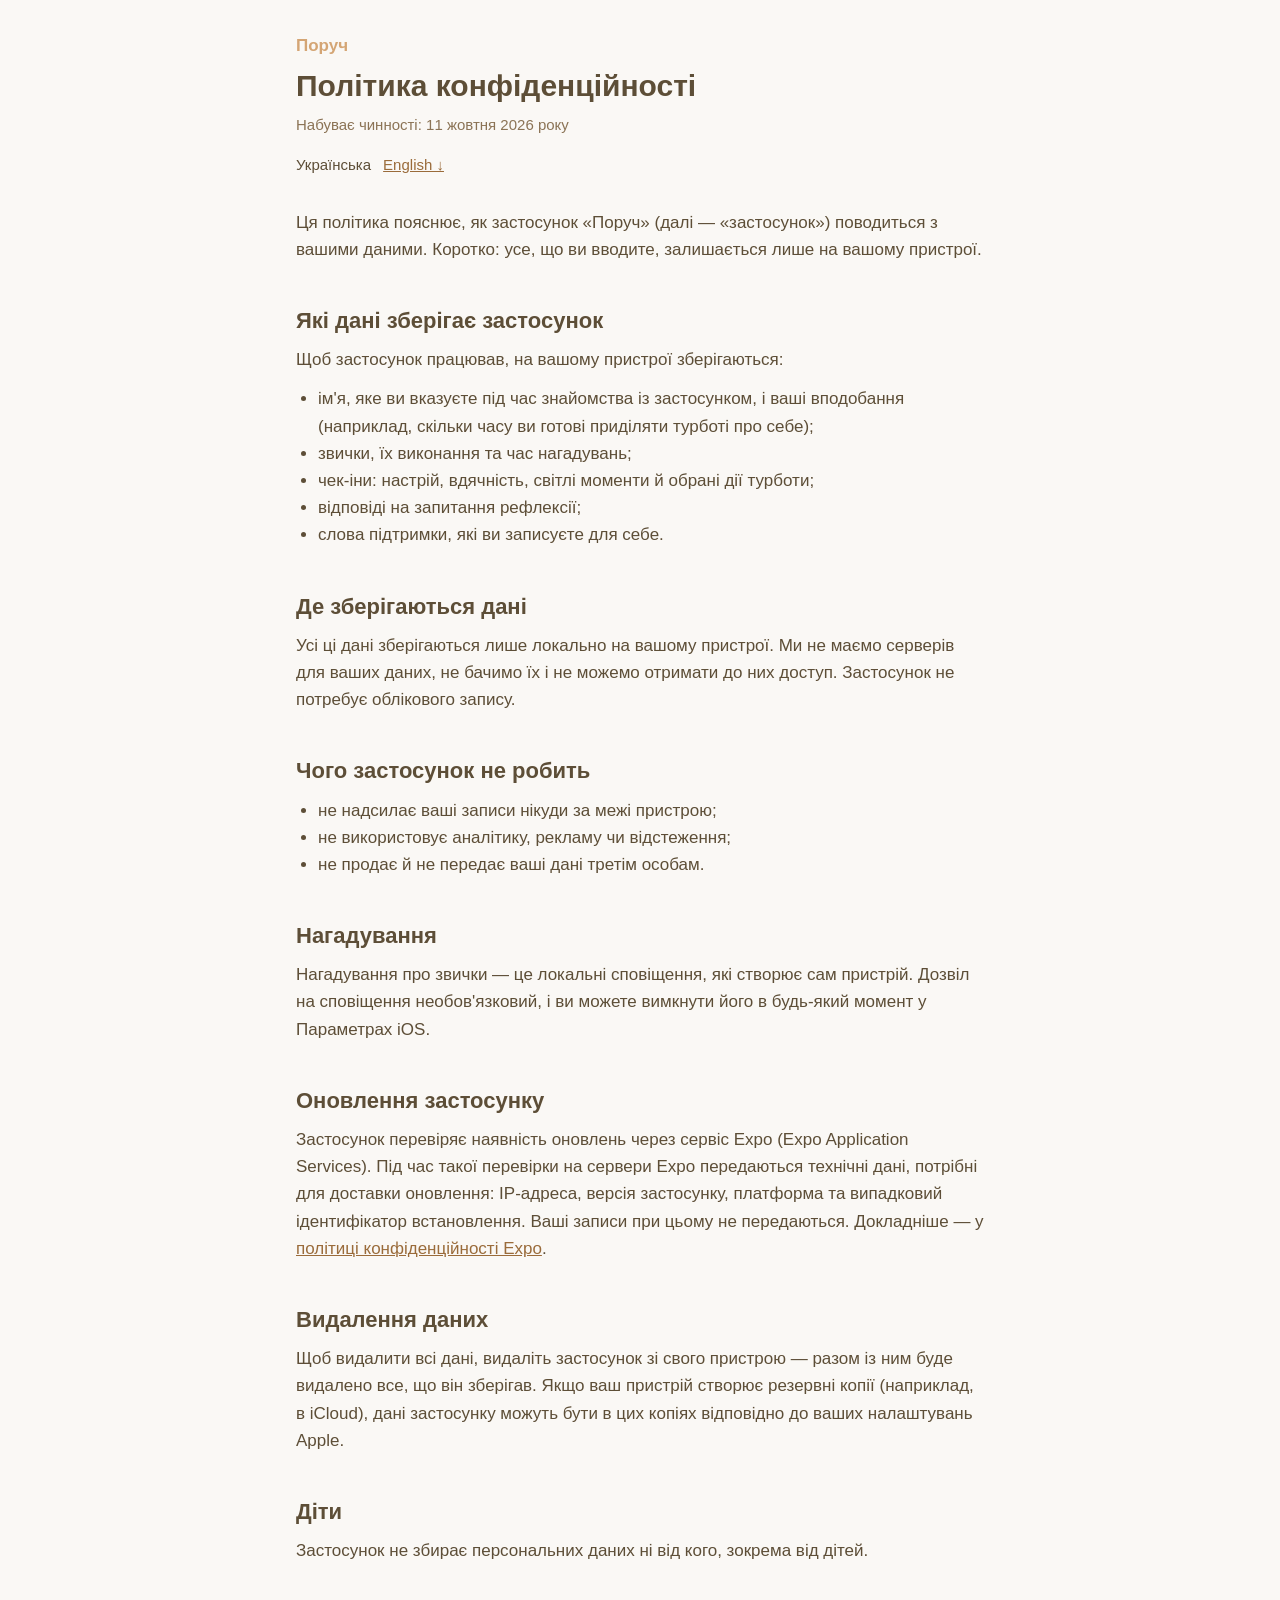
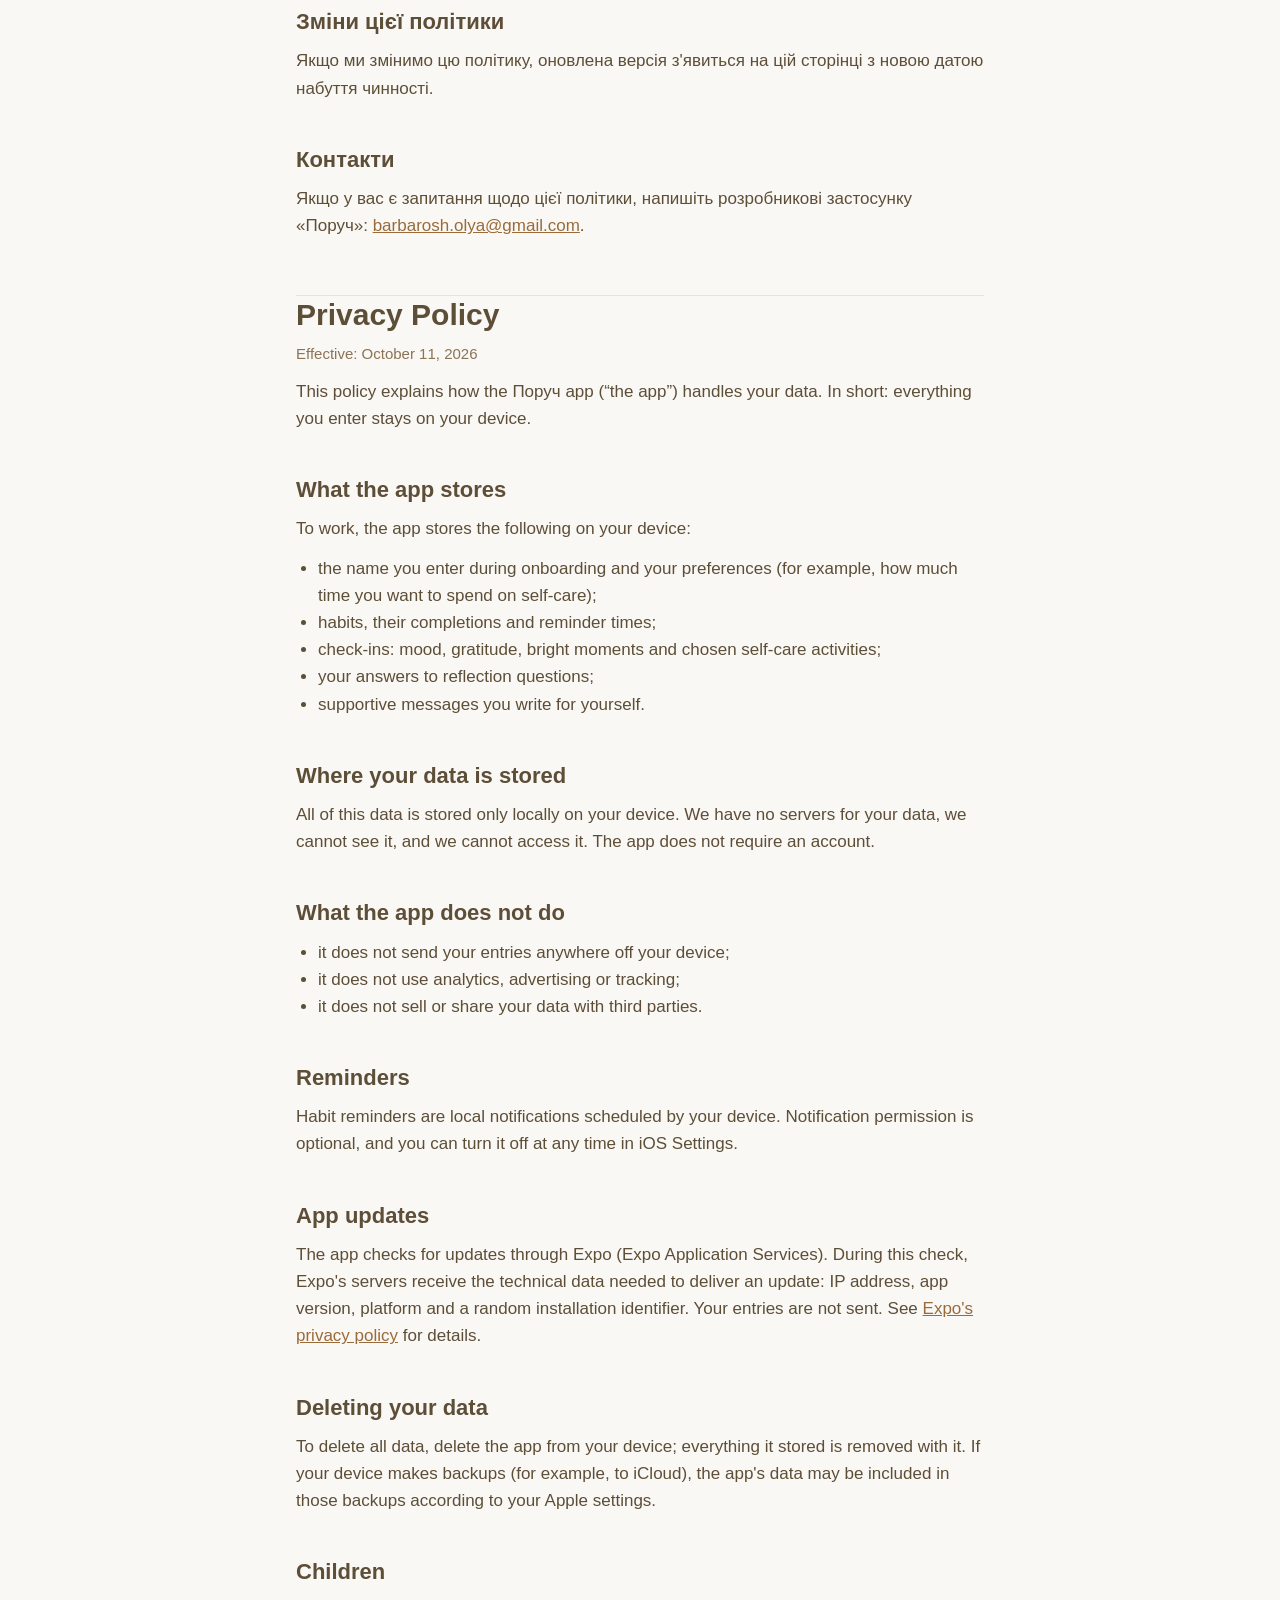
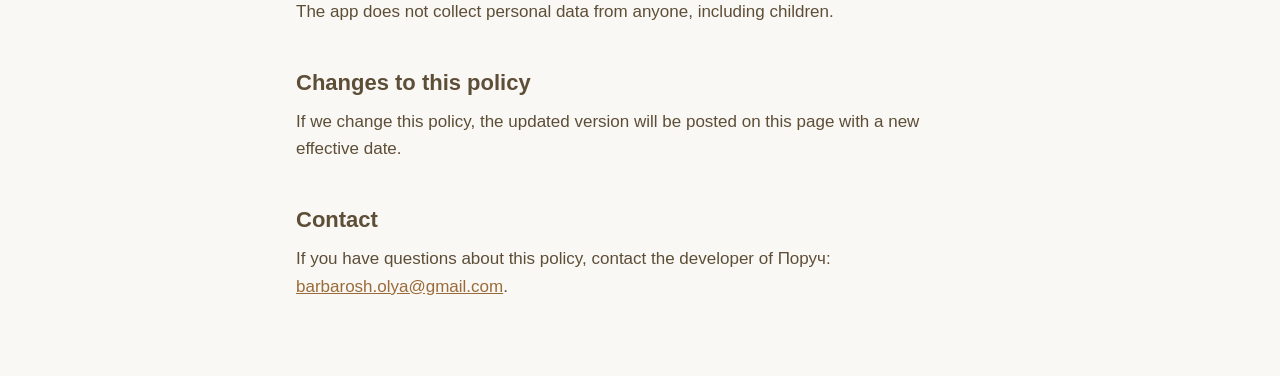
==== privacy/index.html @ fad66350 "Add privacy policy and support pages Co-Authored-By: Claude Opus 5.5 <noreply@anthropic.com>" ====
<!DOCTYPE html>
<html lang="uk">
<head>
  <meta charset="utf-8">
  <meta name="viewport" content="width=device-width, initial-scale=1">
  <title>Політика конфіденційності · Поруч</title>
  <meta name="description" content="Політика конфіденційності застосунку Поруч. Privacy Policy for the Поруч app.">
  <link rel="stylesheet" href="../style.css">
</head>
<body>
  <main>
    <header>
      <a class="brand" href="../">Поруч</a>
      <h1>Політика конфіденційності</h1>
      <p class="meta">Набуває чинності: 11 жовтня 2026 року</p>
      <nav class="lang-switch">
        <span>Українська</span>
        <a href="#en">English ↓</a>
      </nav>
    </header>

    <section lang="uk">
      <p>Ця політика пояснює, як застосунок «Поруч» (далі — «застосунок») поводиться з вашими даними. Коротко: усе, що ви вводите, залишається лише на вашому пристрої.</p>

      <h2>Які дані зберігає застосунок</h2>
      <p>Щоб застосунок працював, на вашому пристрої зберігаються:</p>
      <ul>
        <li>ім'я, яке ви вказуєте під час знайомства із застосунком, і ваші вподобання (наприклад, скільки часу ви готові приділяти турботі про себе);</li>
        <li>звички, їх виконання та час нагадувань;</li>
        <li>чек-іни: настрій, вдячність, світлі моменти й обрані дії турботи;</li>
        <li>відповіді на запитання рефлексії;</li>
        <li>слова підтримки, які ви записуєте для себе.</li>
      </ul>

      <h2>Де зберігаються дані</h2>
      <p>Усі ці дані зберігаються лише локально на вашому пристрої. Ми не маємо серверів для ваших даних, не бачимо їх і не можемо отримати до них доступ. Застосунок не потребує облікового запису.</p>

      <h2>Чого застосунок не робить</h2>
      <ul>
        <li>не надсилає ваші записи нікуди за межі пристрою;</li>
        <li>не використовує аналітику, рекламу чи відстеження;</li>
        <li>не продає й не передає ваші дані третім особам.</li>
      </ul>

      <h2>Нагадування</h2>
      <p>Нагадування про звички — це локальні сповіщення, які створює сам пристрій. Дозвіл на сповіщення необов'язковий, і ви можете вимкнути його в будь-який момент у Параметрах iOS.</p>

      <h2>Оновлення застосунку</h2>
      <p>Застосунок перевіряє наявність оновлень через сервіс Expo (Expo Application Services). Під час такої перевірки на сервери Expo передаються технічні дані, потрібні для доставки оновлення: IP-адреса, версія застосунку, платформа та випадковий ідентифікатор встановлення. Ваші записи при цьому не передаються. Докладніше — у <a href="https://expo.dev/privacy">політиці конфіденційності Expo</a>.</p>

      <h2>Видалення даних</h2>
      <p>Щоб видалити всі дані, видаліть застосунок зі свого пристрою — разом із ним буде видалено все, що він зберігав. Якщо ваш пристрій створює резервні копії (наприклад, в iCloud), дані застосунку можуть бути в цих копіях відповідно до ваших налаштувань Apple.</p>

      <h2>Діти</h2>
      <p>Застосунок не збирає персональних даних ні від кого, зокрема від дітей.</p>

      <h2>Зміни цієї політики</h2>
      <p>Якщо ми змінимо цю політику, оновлена версія з'явиться на цій сторінці з новою датою набуття чинності.</p>

      <h2>Контакти</h2>
      <p>Якщо у вас є запитання щодо цієї політики, напишіть розробникові застосунку «Поруч»: <a href="mailto:barbarosh.olya@gmail.com">barbarosh.olya@gmail.com</a>.</p>
    </section>

    <hr>

    <section id="en" lang="en">
      <h1>Privacy Policy</h1>
      <p class="meta">Effective: October 11, 2026</p>

      <p>This policy explains how the Поруч app (“the app”) handles your data. In short: everything you enter stays on your device.</p>

      <h2>What the app stores</h2>
      <p>To work, the app stores the following on your device:</p>
      <ul>
        <li>the name you enter during onboarding and your preferences (for example, how much time you want to spend on self-care);</li>
        <li>habits, their completions and reminder times;</li>
        <li>check-ins: mood, gratitude, bright moments and chosen self-care activities;</li>
        <li>your answers to reflection questions;</li>
        <li>supportive messages you write for yourself.</li>
      </ul>

      <h2>Where your data is stored</h2>
      <p>All of this data is stored only locally on your device. We have no servers for your data, we cannot see it, and we cannot access it. The app does not require an account.</p>

      <h2>What the app does not do</h2>
      <ul>
        <li>it does not send your entries anywhere off your device;</li>
        <li>it does not use analytics, advertising or tracking;</li>
        <li>it does not sell or share your data with third parties.</li>
      </ul>

      <h2>Reminders</h2>
      <p>Habit reminders are local notifications scheduled by your device. Notification permission is optional, and you can turn it off at any time in iOS Settings.</p>

      <h2>App updates</h2>
      <p>The app checks for updates through Expo (Expo Application Services). During this check, Expo's servers receive the technical data needed to deliver an update: IP address, app version, platform and a random installation identifier. Your entries are not sent. See <a href="https://expo.dev/privacy">Expo's privacy policy</a> for details.</p>

      <h2>Deleting your data</h2>
      <p>To delete all data, delete the app from your device; everything it stored is removed with it. If your device makes backups (for example, to iCloud), the app's data may be included in those backups according to your Apple settings.</p>

      <h2>Children</h2>
      <p>The app does not collect personal data from anyone, including children.</p>

      <h2>Changes to this policy</h2>
      <p>If we change this policy, the updated version will be posted on this page with a new effective date.</p>

      <h2>Contact</h2>
      <p>If you have questions about this policy, contact the developer of Поруч: <a href="mailto:barbarosh.olya@gmail.com">barbarosh.olya@gmail.com</a>.</p>
    </section>
  </main>
</body>
</html>
---- style.css ----
:root {
  --bg: #FAF8F5;
  --surface: #F5F1EB;
  --border: #E8E2DB;
  --accent: #D4A574;
  --text: #5D4E37;
  --text-secondary: #8B7355;
  --link: #9A6B3A;
}

@media (prefers-color-scheme: dark) {
  :root {
    --bg: #1F1B16;
    --surface: #2A251F;
    --border: #3A332B;
    --accent: #D4A574;
    --text: #EDE4D8;
    --text-secondary: #BFAE97;
    --link: #E2B98A;
  }
}

* { box-sizing: border-box; }

body {
  margin: 0;
  background: var(--bg);
  color: var(--text);
  font-family: -apple-system, BlinkMacSystemFont, "Segoe UI", Roboto, Helvetica, Arial, sans-serif;
  font-size: 17px;
  line-height: 1.6;
}

main {
  max-width: 720px;
  margin: 0 auto;
  padding: 32px 16px 64px;
}

header { margin-bottom: 32px; }

.brand {
  display: inline-block;
  color: var(--accent);
  font-weight: 600;
  text-decoration: none;
  margin-bottom: 8px;
}

h1 { font-size: 30px; line-height: 1.25; margin: 0 0 8px; }
h2 { font-size: 22px; margin: 40px 0 8px; }
h3 { font-size: 18px; margin: 24px 0 4px; }

p, ul { margin: 0 0 12px; }
ul { padding-left: 22px; }

a { color: var(--link); }

.meta { color: var(--text-secondary); font-size: 15px; }

.lang-switch {
  display: flex;
  gap: 12px;
  margin-top: 16px;
  font-size: 15px;
}

.card {
  background: var(--surface);
  border: 1px solid var(--border);
  border-radius: 16px;
  padding: 20px;
  margin: 16px 0;
}

.card p:last-child { margin-bottom: 0; }

.email { font-size: 19px; font-weight: 600; word-break: break-all; }

hr {
  border: none;
  border-top: 1px solid var(--border);
  margin: 56px 0 0;
}

.links { list-style: none; padding: 0; }
.links li { margin-bottom: 12px; }
.links a { font-size: 19px; font-weight: 600; }
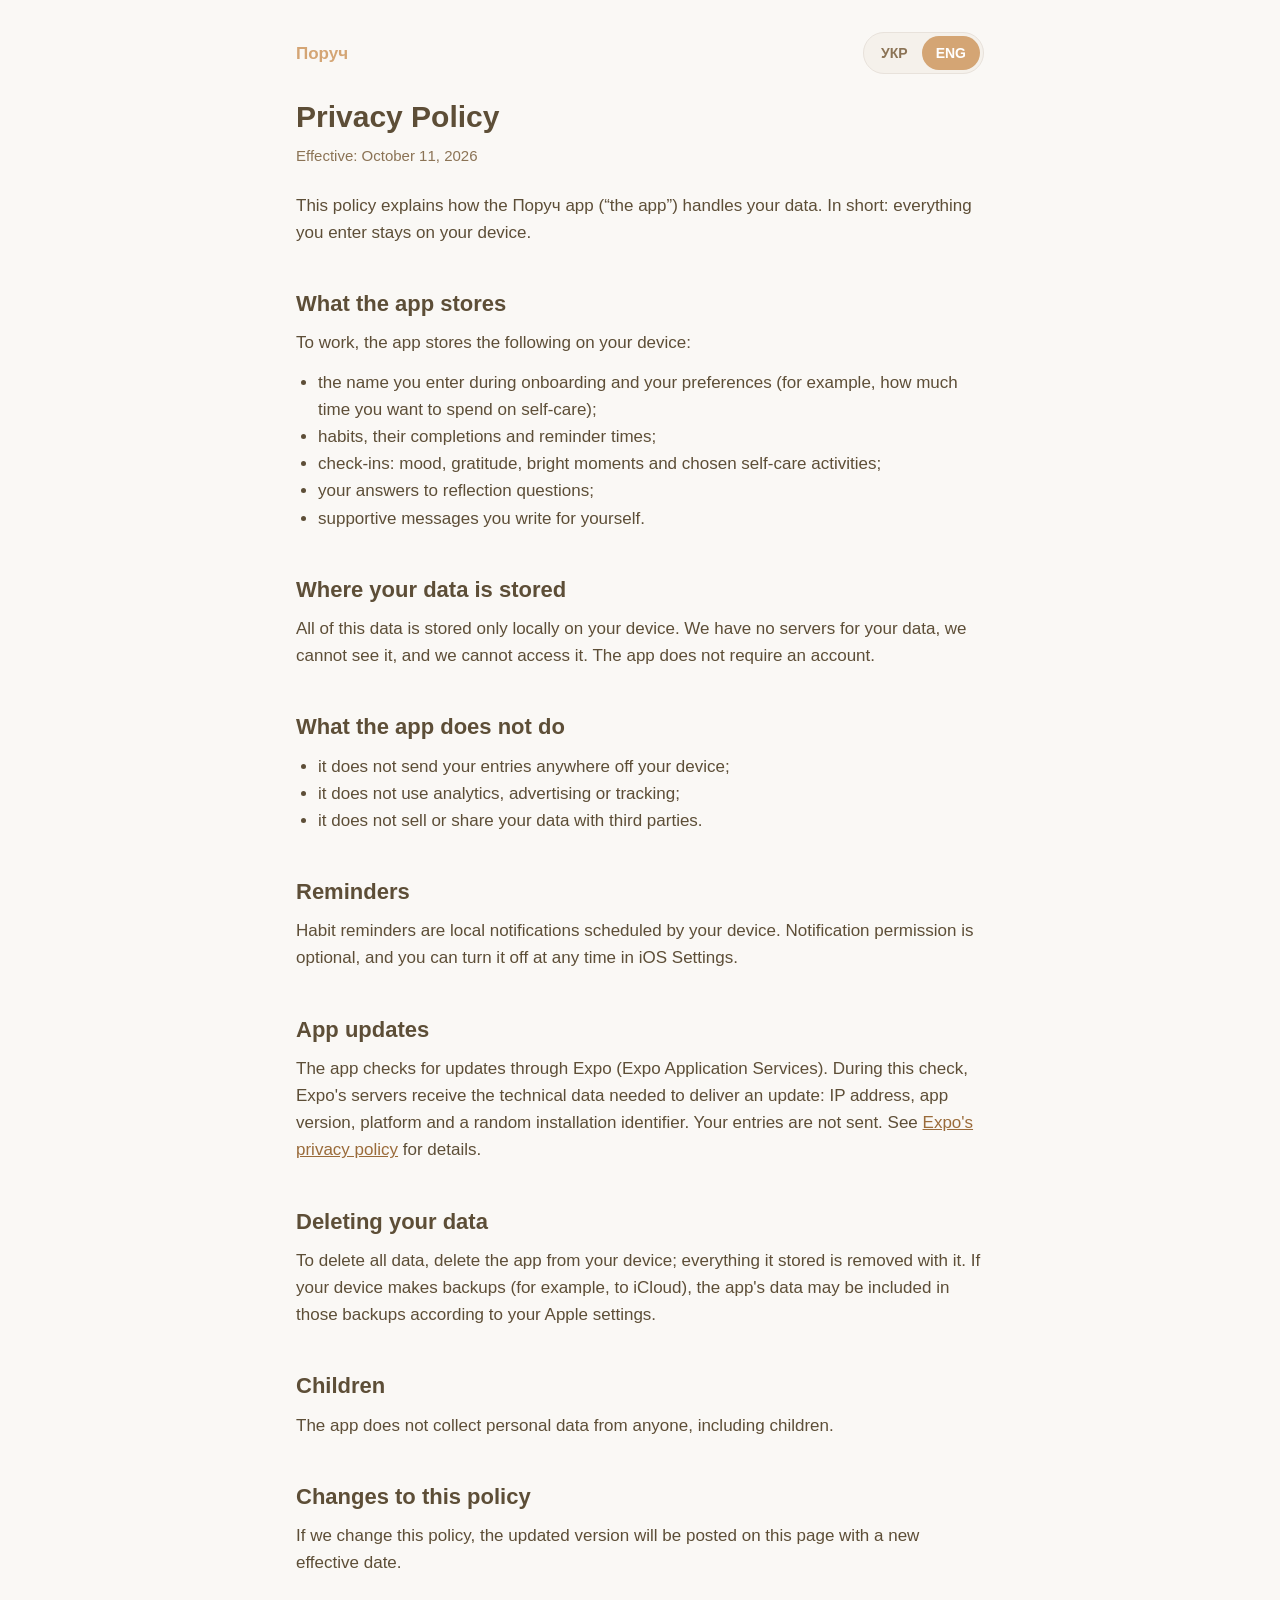
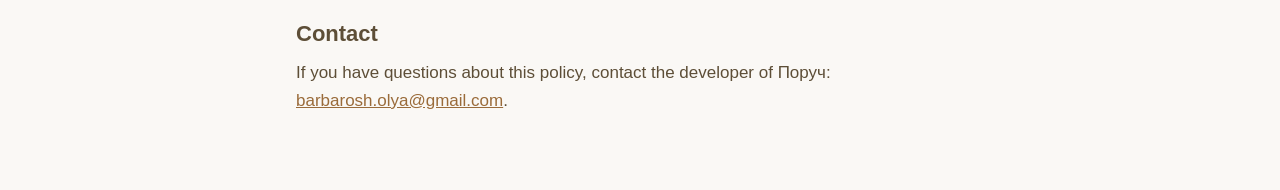
==== commit 110c48cc: "Replace language jump link with a language switch Co-Authored-By: Claude Opus 5.5 <noreply@anthropic" ====
--- a/privacy/index.html
+++ b/privacy/index.html
@@ -1,5 +1,5 @@
 <!DOCTYPE html>
-<html lang="uk">
+<html lang="uk" data-title-uk="Політика конфіденційності · Поруч" data-title-en="Privacy Policy · Поруч">
 <head>
   <meta charset="utf-8">
   <meta name="viewport" content="width=device-width, initial-scale=1">
@@ -9,17 +9,18 @@
 </head>
 <body>
   <main>
-    <header>
+    <header class="top">
       <a class="brand" href="../">Поруч</a>
-      <h1>Політика конфіденційності</h1>
-      <p class="meta">Набуває чинності: 11 жовтня 2026 року</p>
-      <nav class="lang-switch">
-        <span>Українська</span>
-        <a href="#en">English ↓</a>
-      </nav>
+      <div class="lang-switch" role="group" aria-label="Мова / Language">
+        <button type="button" data-lang="uk" aria-pressed="true">УКР</button>
+        <button type="button" data-lang="en" aria-pressed="false">ENG</button>
+      </div>
     </header>
 
     <section lang="uk">
+      <h1>Політика конфіденційності</h1>
+      <p class="meta">Набуває чинності: 11 жовтня 2026 року</p>
+
       <p>Ця політика пояснює, як застосунок «Поруч» (далі — «застосунок») поводиться з вашими даними. Коротко: усе, що ви вводите, залишається лише на вашому пристрої.</p>
 
       <h2>Які дані зберігає застосунок</h2>
@@ -61,9 +62,9 @@
       <p>Якщо у вас є запитання щодо цієї політики, напишіть розробникові застосунку «Поруч»: <a href="mailto:barbarosh.olya@gmail.com">barbarosh.olya@gmail.com</a>.</p>
     </section>
 
-    <hr>
+    <hr class="lang-divider">
 
-    <section id="en" lang="en">
+    <section lang="en">
       <h1>Privacy Policy</h1>
       <p class="meta">Effective: October 11, 2026</p>
 
@@ -108,5 +109,6 @@
       <p>If you have questions about this policy, contact the developer of Поруч: <a href="mailto:barbarosh.olya@gmail.com">barbarosh.olya@gmail.com</a>.</p>
     </section>
   </main>
+  <script src="../lang.js"></script>
 </body>
 </html>
--- a/style.css
+++ b/style.css
@@ -39,6 +39,8 @@
 
 header { margin-bottom: 32px; }
 
+section > h1 + .meta { margin-bottom: 24px; }
+
 .brand {
   display: inline-block;
   color: var(--accent);
@@ -47,7 +49,11 @@
   margin-bottom: 8px;
 }
 
-h1 { font-size: 30px; line-height: 1.25; margin: 0 0 8px; }
+h1 { font-size: 30px; line-height: 1.25; margin: 0 0 8px; overflow-wrap: break-word; }
+
+@media (max-width: 420px) {
+  h1 { font-size: 25px; }
+}
 h2 { font-size: 22px; margin: 40px 0 8px; }
 h3 { font-size: 18px; margin: 24px 0 4px; }
 
@@ -58,12 +64,50 @@
 
 .meta { color: var(--text-secondary); font-size: 15px; }
 
+.top {
+  display: flex;
+  justify-content: space-between;
+  align-items: center;
+  gap: 16px;
+  margin-bottom: 24px;
+}
+
+.top .brand { margin-bottom: 0; }
+
 .lang-switch {
-  display: flex;
-  gap: 12px;
-  margin-top: 16px;
-  font-size: 15px;
+  display: none;
+  padding: 3px;
+  background: var(--surface);
+  border: 1px solid var(--border);
+  border-radius: 999px;
 }
+
+.js .lang-switch { display: inline-flex; }
+
+.lang-switch button {
+  appearance: none;
+  border: none;
+  background: transparent;
+  color: var(--text-secondary);
+  font: inherit;
+  font-size: 14px;
+  font-weight: 600;
+  padding: 6px 14px;
+  border-radius: 999px;
+  cursor: pointer;
+}
+
+.lang-switch button[aria-pressed="true"] {
+  background: var(--accent);
+  color: #FFFFFF;
+}
+
+.lang-switch button:focus-visible {
+  outline: 2px solid var(--accent);
+  outline-offset: 2px;
+}
+
+.js .lang-divider { display: none; }
 
 .card {
   background: var(--surface);
